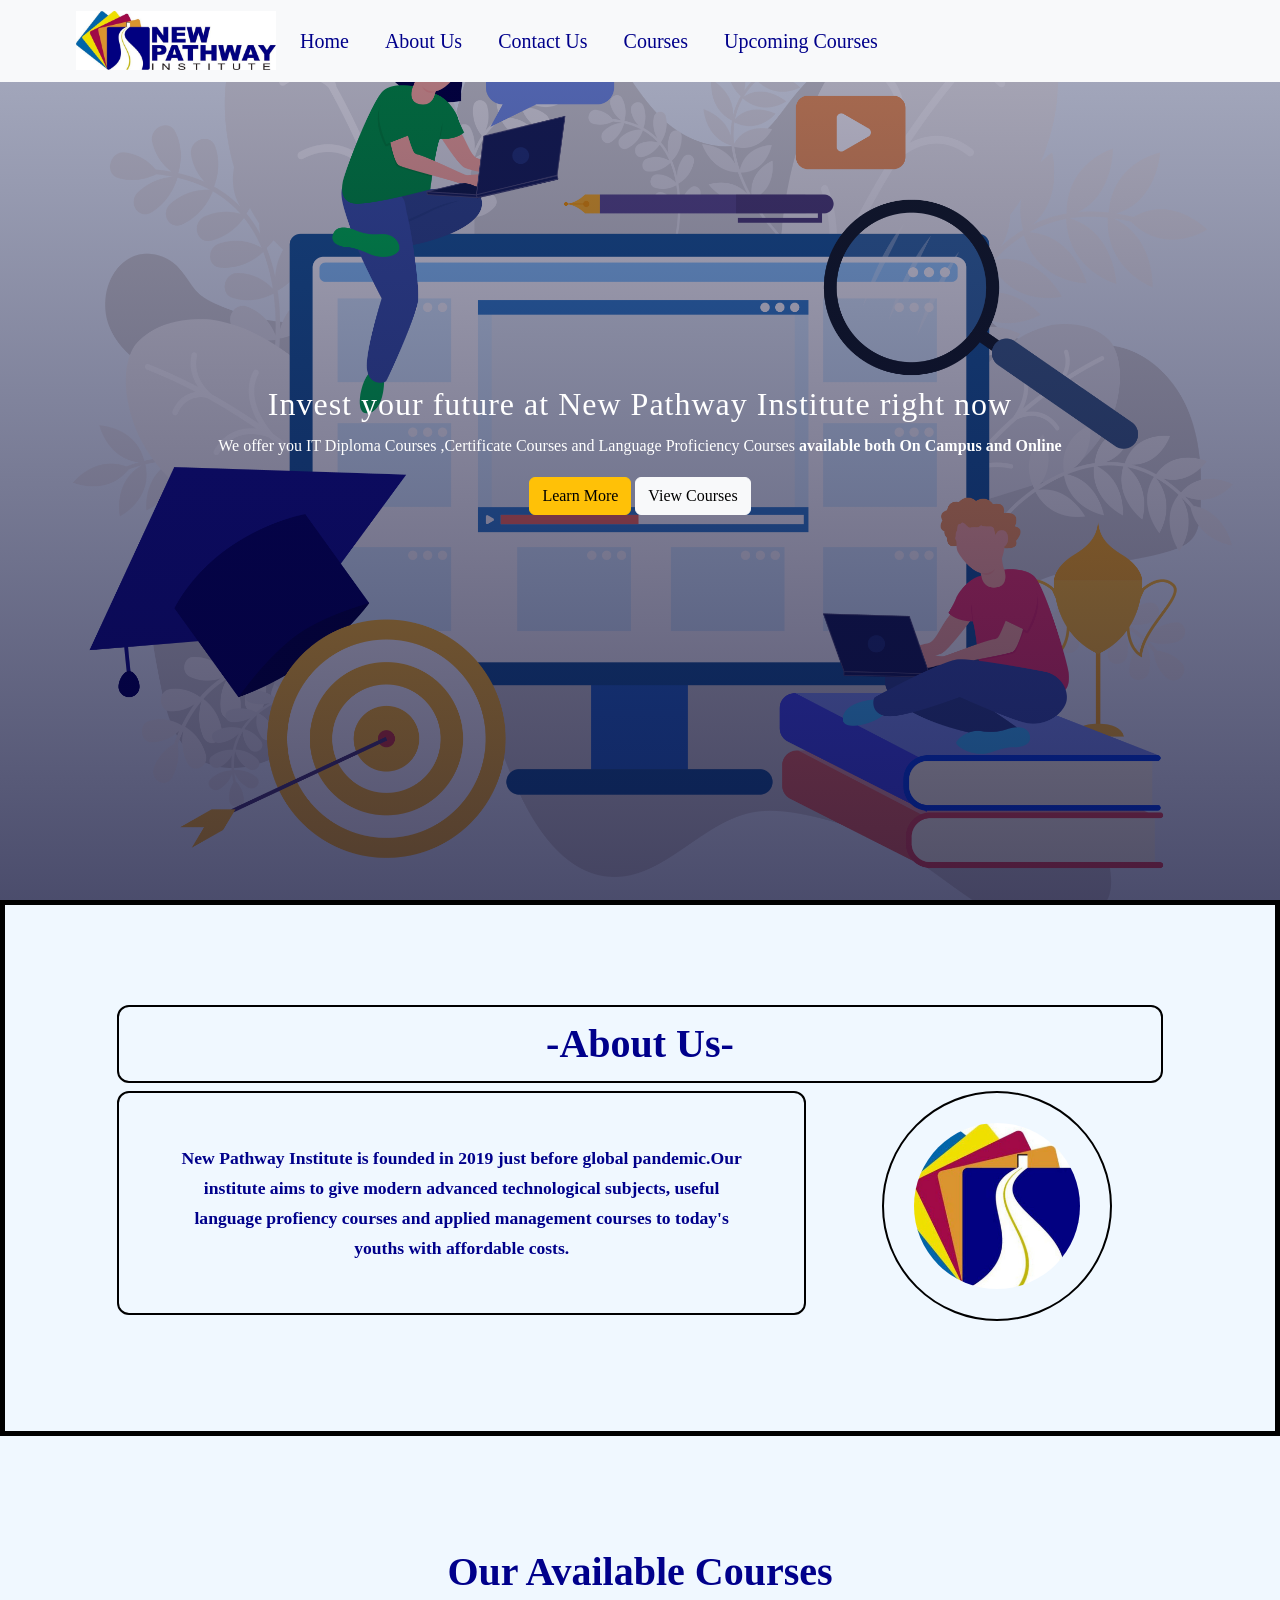
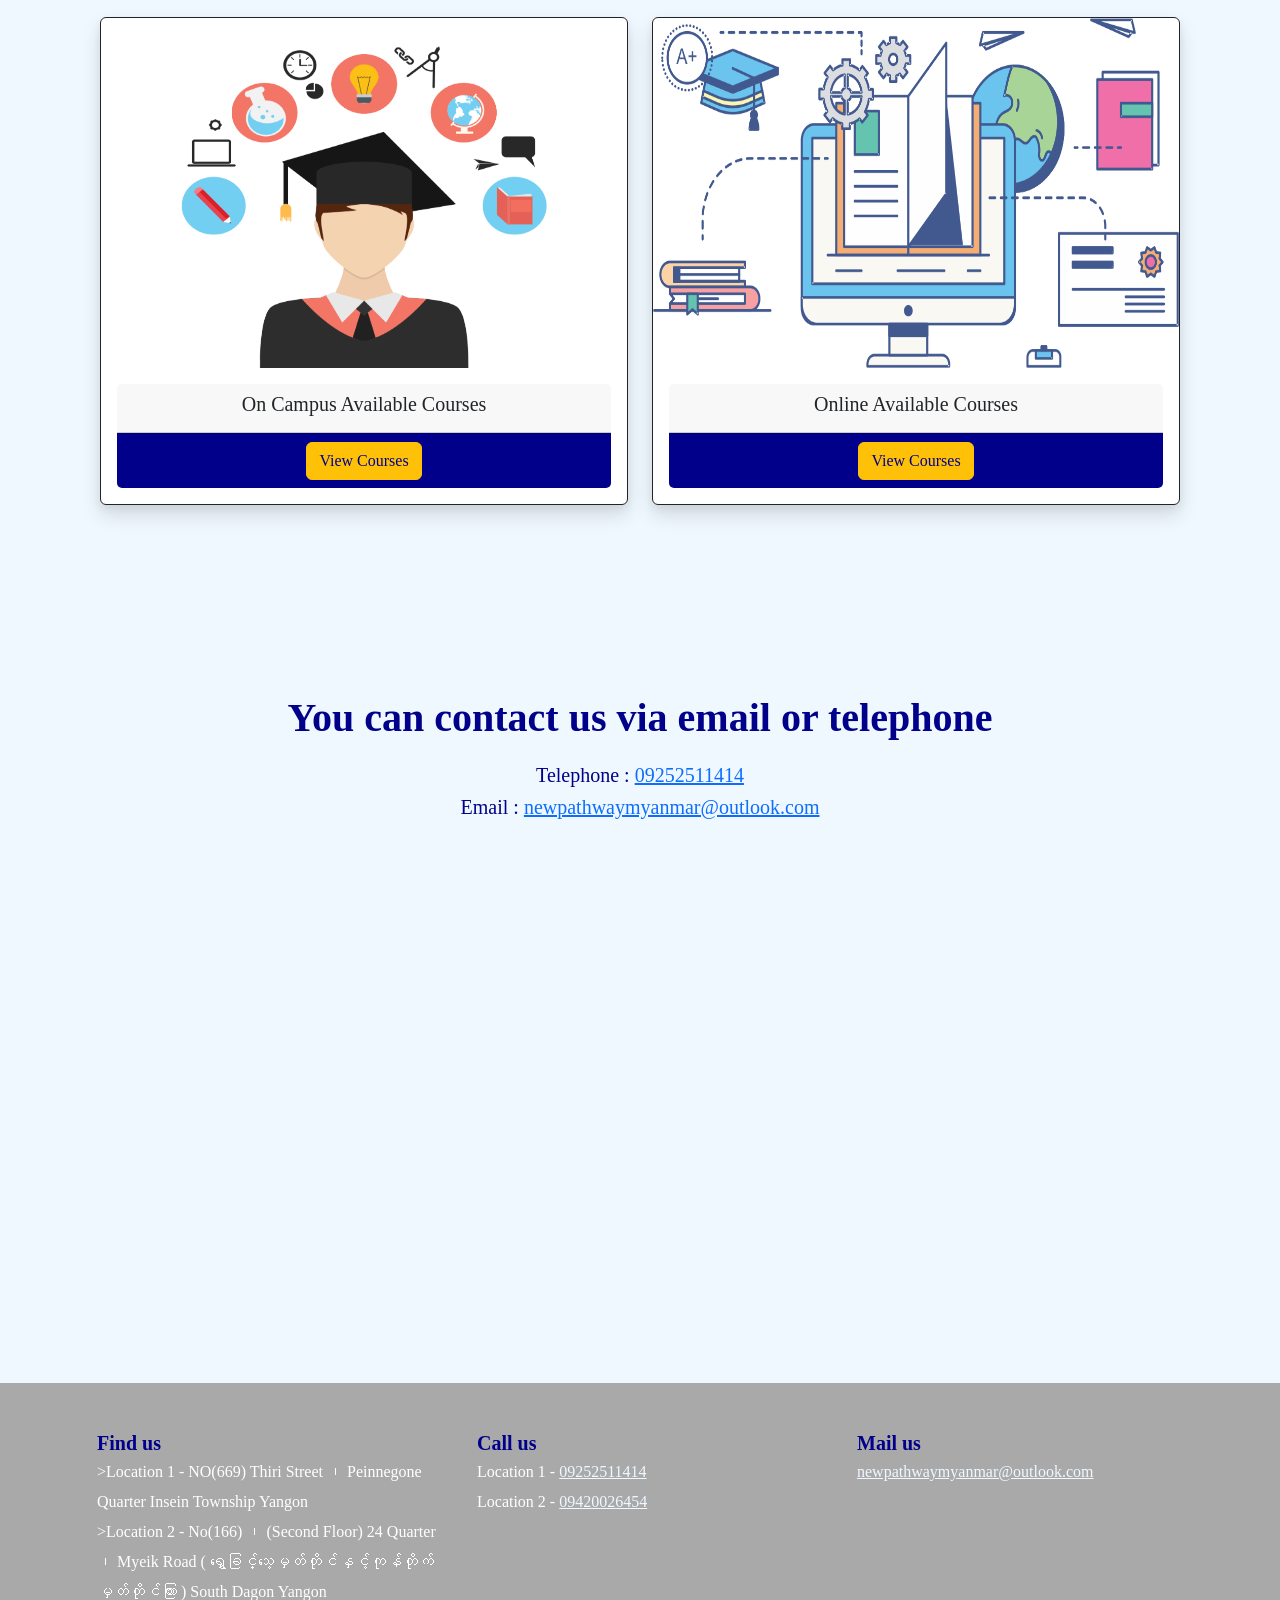
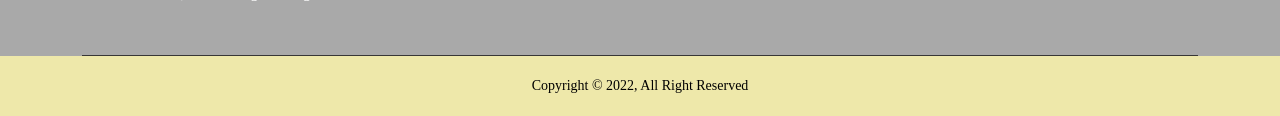
==== index.html @ 0891323f "Add files via upload" ====
<!DOCTYPE html>
<html lang="en">
  <head>
    <meta charset="UTF-8" />
    <meta http-equiv="X-UA-Compatible" content="IE=edge" />
    <meta name="viewport" content="width=device-width, initial-scale=1.0" />
    <title>New Pathway Institute</title>
    <script src="https://ajax.googleapis.com/ajax/libs/jquery/3.2.1/jquery.min.js"></script>
    <script>
      $(document).ready(function () {
        $("#Footer").load("Footer.html");
      });
    </script>
    <link href="https://unpkg.com/aos@2.3.1/dist/aos.css" rel="stylesheet" />

    <script src="https://unpkg.com/aos@2.3.1/dist/aos.js"></script>
    <link
      href="https://cdn.jsdelivr.net/npm/bootstrap@5.2.1/dist/css/bootstrap.min.css"
      rel="stylesheet"
    />
    <script src="https://cdn.jsdelivr.net/npm/bootstrap@5.1.3/dist/js/bootstrap.bundle.min.js"></script>

    <link rel="stylesheet" href="style.css" />
  </head>
  <body>
    <nav
      class="navbar navbar-expand-sm bg-light navbar-light d-flex flex-row justify-content-between align-items-center fixed-top"
    >
      <div class="container-fluid">
        <img
          src="images/logo1.jpg"
          class="navbar-brand logo"
          data-aos="fade-right"
          data-aos-duration="1500"
          width="200px"
        />

        <button
          class="navbar-toggler"
          type="button"
          data-bs-toggle="collapse"
          data-bs-target="#collapsibleNavbar"
        >
          <span class="navbar-toggler-icon"></span>
        </button>
        <div class="collapse navbar-collapse" id="collapsibleNavbar">
          <ul class="navbar-nav">
            <li class="nav-item">
              <a class="nav-link" href="index.html">Home</a>
            </li>
            <li class="nav-item">
              <a class="nav-link" href="#AboutUs">About Us</a>
            </li>
            <li class="nav-item">
              <a class="nav-link" href="#ContactUs">Contact Us</a>
            </li>
            <li class="nav-item">
              <a class="nav-link" href="#Course">Courses</a>
            </li>
            <li class="nav-item">
              <a class="nav-link" href="UpcomingCourses.html"
                >Upcoming Courses</a
              >
            </li>
          </ul>
        </div>
      </div>
    </nav>
    <!-- home -->

    <section id="Home">
      <div class="container" data-aos="zoom-in" data-aos-duration="1000">
        <h2>Invest your future at New Pathway Institute right now</h2>
        <p>
          We offer you IT Diploma Courses ,Certificate Courses and Language
          Proficiency Courses
          <strong>available both On Campus and Online</strong>
        </p>
        <div
          class="d-flex flex-row justify-content-center text-align-center align-items-center"
        >
          <a href="#AboutUs"
            ><button
              type="button"
              class="btn btn-warning btn1"
              data-aos="fade-right"
              data-aos-duration="1000"
            >
              Learn More
            </button></a
          >&nbsp;
          <a href="#Course"
            ><button
              type="button"
              class="btn btn-light"
              data-aos="fade-left"
              data-aos-duration="1000"
            >
              View Courses
            </button></a
          >
        </div>
      </div>
    </section>

    <!-- About Us-->
    <section id="AboutUs">
      <div class="container-fluid">
        <h1 data-aos="fade-down" data-aos-duration="1000">-About Us-</h1>
        <div class="row text-center">
          <div class="col-sm-8">
            <div
              data-aos="fade-zoom-in"
              data-aos-easing="ease-in-back"
              data-aos-delay="500"
              data-aos-offset="0"
            >
              <p>
                New Pathway Institute is founded in 2019 just before global
                pandemic.Our institute aims to give modern advanced
                technological subjects, useful language profiency courses and
                applied management courses to today's youths with affordable
                costs.
              </p>
            </div>
          </div>
          <div class="col-sm-4">
            <img src="images/logo.jpeg" class="img" alt="NPILogo" />
          </div>
        </div>
      </div>
    </section>

    <!-- course -->

    <section class="course course-outside" id="Course">
      <h1 data-aos="fade-down" data-aos-duration="1500">
        Our Available Courses
      </h1>

      <div class="row">
        <div class="col-md-6 mb-4">
          <div class="card w-auto mx-auto border-dark" data-aos="fade-right">
            <img
              src="images/oncampus.png"
              class="card-img-top"
              height="350px"
            />
            <div class="card-body">
              <div class="card-header">
                <h5 class="card-title">On Campus Available Courses</h5>
              </div>

              <div class="card-footer" style="background-color: darkblue">
                <div class="text-center">
                  <button type="button" class="btn btn-warning">
                    <a href="OnCampus.html">View Courses</a>
                  </button>
                </div>
              </div>
            </div>
          </div>
        </div>
        <div class="col-md-6 mb-4">
          <div class="card w-auto mx-auto border-dark" data-aos="fade-left">
            <img
              src="images/online.png"
              class="card-img-top"
              alt=""
              height="350px"
            />
            <div class="card-body">
              <div class="card-header">
                <h5 class="card-title">Online Available Courses</h5>
              </div>

              <div class="card-footer" style="background-color: darkblue">
                <div class="text-center">
                  <button type="button" class="btn btn-warning">
                    <a href="Online.html">View Courses</a>
                  </button>
                </div>
              </div>
            </div>
          </div>
        </div>
      </div>
    </section>

    <!-- contact us-->
    <div class="ContactUs" id="ContactUs">
      <div class="mt-1 p-5">
        <h1 data-aos="fade-down" data-aos-duration="1000">
          You can contact us via email or telephone
        </h1>
        <h5 data-aos="fade-right" data-aos-duration="1000">
          Telephone :
          <a
            href="tel:+959252511414"
            data-aos="fade-right"
            data-aos-duration="1000"
            >09252511414</a
          >
        </h5>
        <h5 data-aos="fade-left" data-aos-duration="1000">
          Email :
          <a
            href="mailto:newpathwaymyanmar@outlook.com?subject = Feedback&body = Message"
            data-aos="fade-left"
            data-aos-duration="1000"
          >
            newpathwaymyanmar@outlook.com
          </a>
        </h5>
      </div>

      <div class="container-fluid pb-5">
        <iframe
          src="https://www.google.com/maps/embed?pb=!1m18!1m12!1m3!1d713.8862336641354!2d96.10476361536294!3d16.881222420102933!2m3!1f0!2f0!3f0!3m2!1i1024!2i768!4f13.1!3m3!1m2!1s0x30c19562b9f16beb%3A0xc561cb3ea829dfc7!2zQSZN!5e0!3m2!1sen!2smm!4v1663341737756!5m2!1sen!2smm"
          width="100%"
          height="450"
          style="border: 0"
          allowfullscreen=""
          loading="lazy"
          referrerpolicy="no-referrer-when-downgrade"
        ></iframe>
      </div>

      <div id="Footer"></div>
    </div>

    <script>
      AOS.init();
    </script>
  </body>
</html>
---- style.css ----
@import url('https://fonts.googleapis.com/css2?family=Poppins:wght@100;200;300;400;500;600;700;800;900&display=swap');
html, body {
  max-width: 100%;
  overflow-x: hidden;
}

body{

    background-color:aliceblue;
    font: 1em Georgia;
    line-height: 30px;

}

.navbar{ 
    padding: 0.5vw 5vw;
    display: flex;
    flex-direction: row;
    justify-content:space-between;

}

.nav-item a:hover{
    color:gold;
}

.logo{
    cursor: pointer;
}

.nav-item{
    padding-right:20px;
}

.nav-item a{
 
    color:darkblue;
    font-size: 20px;
    font-weight: 500;
    transition: 0.5s ease;
    
}

section button a{
    color:darkblue;
    text-decoration: none;
}

#Home{
    background-image:linear-gradient(rgba(9,5,54,0.3),rgba(5,4,46,0.7)), url("images/bgimg.png");
    width: 100%;
    height:100vh;
    background-position: center;
    background-size: cover;
    display: flex;
    flex-direction: column;
    justify-content: center;
    align-items: center;
    text-align: center;
    padding:100px;
    
}


#AboutUs {
  padding: 100px;
  width:100%;
  text-align: center;

  border: solid black 5px;
}

.course{
  padding: 1vw 0vw 0vw 1vw;
}

.course-outside,.outside{
  padding :100px;
}



#Home h2{
    color:white;
    font-size: 2rem;
    letter-spacing: 1px;
    text-align: center
}

#Home p{
    
    color:white;
    size: 20px;
    font-size: 1rem;
    
    
}




#AboutUs p{
    
  color:darkblue;
  font-size: 1.1rem;
  line-height: 30px;
  width: 100%;
  padding: 50px;
  text-align: center;
  font-weight: bold;
  border: black solid 2px;
  border-radius: 12px;

}

#AboutUs h1{
  border:black 2px solid;
  border-radius: 12px;
}

#AboutUs .img{
  border: black solid 2px;
  width: 230px;
  padding: 30px;
  border-radius: 50%;
}

h1{
    font-weight: 600;
    color: darkblue;
    text-align: center;
    padding:1vw 1vw;
    transition: 0.6s;
    user-select: none;
}


h1{
  align-content: center;
}

h6 , h5{
    color:darkblue;
    text-align: center;
}


.course .card , .course-outside .card {
    
    background: #fff;
    box-shadow: 0 6px 10px rgba(0,0,0,.08), 0 0 6px rgba(0,0,0,.05);
    transition: .3s transform cubic-bezier(.155,1.105,.295,1.12),.3s box-shadow,.3s -webkit-transform cubic-bezier(.155,1.105,.295,1.12);
    cursor: pointer;
}

.course .card , .course-outside .card:hover{
  transform: scale(1.05);
  box-shadow: 0 10px 20px rgba(0,0,0,.12), 0 4px 8px rgba(0,0,0,.06);
}



.footer-section {
    background-color: darkgray;
    position: relative;
    
  }
  .footer-cta {
    border-bottom: 1px solid #373636;
  }

  .cta-text {
    padding-left: 15px;
    display: inline-block;
  }
  .cta-text h4 {
    color:darkblue;
    font-size: 20px;
    font-weight: 600;
    margin-bottom: 2px;
  }
  .cta-text span {
    color:White;
    font-size: 16px;
  }
  .copyright-area{
    background:palegoldenrod;
    padding: 15px 0;
  }
  .copyright-text p {
    margin: 0;
    font-size: 14px;
    color:black;
  }
  .copyright-text p a{
    color:darkblue;
    font-weight: 600;
  }
.mail,.phone{
   
    color:aliceblue;
  }

#ContactUs{
  background-color:aliceblue;
  
}

@media (max-width: 800px){
    nav{
        padding: 15px 20px;
    }

   
    
    .course .card{
      
      height: 350px;
      width: auto;
      

  }
  #AboutUs .img{
    display: none;
  }

  #AboutUs p{
    
    font-size: 0.7rem;
    line-height: 20px;
    
 
    padding: 10px;
    
  }

  #home{
    width:100px
  }

  #home p{
    padding : 50px;
  }

 

 
}
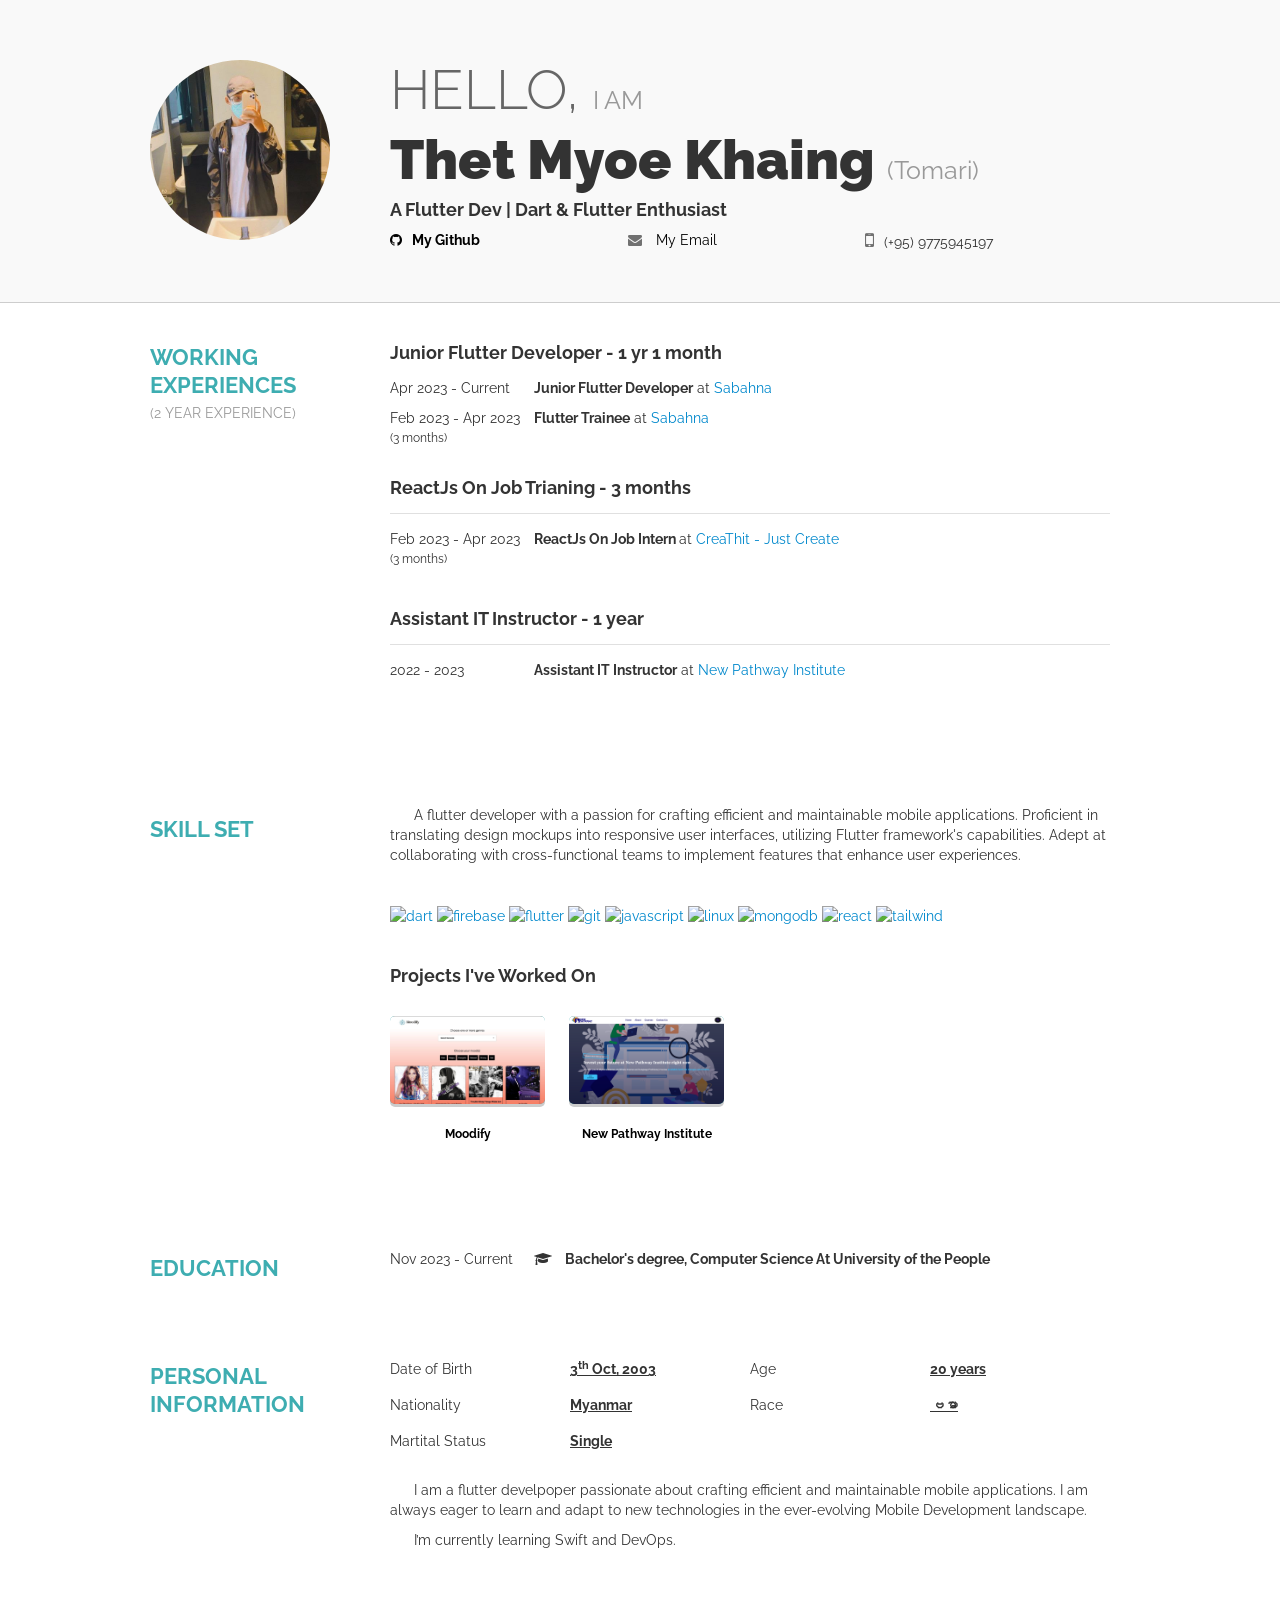
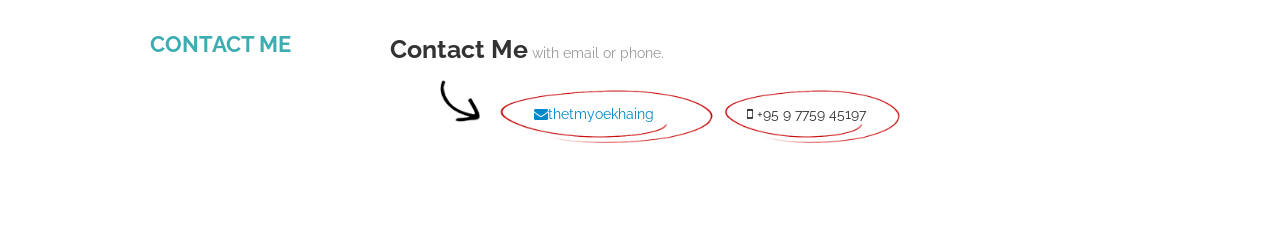
==== commit bdee704f: "first commit" ====
--- a/index.html
+++ b/index.html
@@ -1,236 +1,503 @@
-<!DOCTYPE html>
-<html lang="en">
-  <head>
-    <meta charset="UTF-8" />
-    <meta http-equiv="X-UA-Compatible" content="IE=edge" />
-    <meta name="viewport" content="width=device-width, initial-scale=1.0" />
-    <title>New Pathway Institute</title>
-    <script src="https://ajax.googleapis.com/ajax/libs/jquery/3.2.1/jquery.min.js"></script>
-    <script>
-      $(document).ready(function () {
-        $("#Footer").load("Footer.html");
-      });
-    </script>
-    <link href="https://unpkg.com/aos@2.3.1/dist/aos.css" rel="stylesheet" />
-
-    <script src="https://unpkg.com/aos@2.3.1/dist/aos.js"></script>
-    <link
-      href="https://cdn.jsdelivr.net/npm/bootstrap@5.2.1/dist/css/bootstrap.min.css"
-      rel="stylesheet"
-    />
-    <script src="https://cdn.jsdelivr.net/npm/bootstrap@5.1.3/dist/js/bootstrap.bundle.min.js"></script>
-
-    <link rel="stylesheet" href="style.css" />
-  </head>
-  <body>
-    <nav
-      class="navbar navbar-expand-sm bg-light navbar-light d-flex flex-row justify-content-between align-items-center fixed-top"
-    >
-      <div class="container-fluid">
-        <img
-          src="images/logo1.jpg"
-          class="navbar-brand logo"
-          data-aos="fade-right"
-          data-aos-duration="1500"
-          width="200px"
-        />
-
-        <button
-          class="navbar-toggler"
-          type="button"
-          data-bs-toggle="collapse"
-          data-bs-target="#collapsibleNavbar"
-        >
-          <span class="navbar-toggler-icon"></span>
-        </button>
-        <div class="collapse navbar-collapse" id="collapsibleNavbar">
-          <ul class="navbar-nav">
-            <li class="nav-item">
-              <a class="nav-link" href="index.html">Home</a>
-            </li>
-            <li class="nav-item">
-              <a class="nav-link" href="#AboutUs">About Us</a>
-            </li>
-            <li class="nav-item">
-              <a class="nav-link" href="#ContactUs">Contact Us</a>
-            </li>
-            <li class="nav-item">
-              <a class="nav-link" href="#Course">Courses</a>
-            </li>
-            <li class="nav-item">
-              <a class="nav-link" href="UpcomingCourses.html"
-                >Upcoming Courses</a
-              >
-            </li>
-          </ul>
-        </div>
-      </div>
-    </nav>
-    <!-- home -->
-
-    <section id="Home">
-      <div class="container" data-aos="zoom-in" data-aos-duration="1000">
-        <h2>Invest your future at New Pathway Institute right now</h2>
-        <p>
-          We offer you IT Diploma Courses ,Certificate Courses and Language
-          Proficiency Courses
-          <strong>available both On Campus and Online</strong>
-        </p>
-        <div
-          class="d-flex flex-row justify-content-center text-align-center align-items-center"
-        >
-          <a href="#AboutUs"
-            ><button
-              type="button"
-              class="btn btn-warning btn1"
-              data-aos="fade-right"
-              data-aos-duration="1000"
-            >
-              Learn More
-            </button></a
-          >&nbsp;
-          <a href="#Course"
-            ><button
-              type="button"
-              class="btn btn-light"
-              data-aos="fade-left"
-              data-aos-duration="1000"
-            >
-              View Courses
-            </button></a
-          >
-        </div>
-      </div>
-    </section>
-
-    <!-- About Us-->
-    <section id="AboutUs">
-      <div class="container-fluid">
-        <h1 data-aos="fade-down" data-aos-duration="1000">-About Us-</h1>
-        <div class="row text-center">
-          <div class="col-sm-8">
-            <div
-              data-aos="fade-zoom-in"
-              data-aos-easing="ease-in-back"
-              data-aos-delay="500"
-              data-aos-offset="0"
-            >
-              <p>
-                New Pathway Institute is founded in 2019 just before global
-                pandemic.Our institute aims to give modern advanced
-                technological subjects, useful language profiency courses and
-                applied management courses to today's youths with affordable
-                costs.
-              </p>
-            </div>
-          </div>
-          <div class="col-sm-4">
-            <img src="images/logo.jpeg" class="img" alt="NPILogo" />
-          </div>
-        </div>
-      </div>
-    </section>
-
-    <!-- course -->
-
-    <section class="course course-outside" id="Course">
-      <h1 data-aos="fade-down" data-aos-duration="1500">
-        Our Available Courses
-      </h1>
-
-      <div class="row">
-        <div class="col-md-6 mb-4">
-          <div class="card w-auto mx-auto border-dark" data-aos="fade-right">
-            <img
-              src="images/oncampus.png"
-              class="card-img-top"
-              height="350px"
-            />
-            <div class="card-body">
-              <div class="card-header">
-                <h5 class="card-title">On Campus Available Courses</h5>
-              </div>
-
-              <div class="card-footer" style="background-color: darkblue">
-                <div class="text-center">
-                  <button type="button" class="btn btn-warning">
-                    <a href="OnCampus.html">View Courses</a>
-                  </button>
-                </div>
-              </div>
-            </div>
-          </div>
-        </div>
-        <div class="col-md-6 mb-4">
-          <div class="card w-auto mx-auto border-dark" data-aos="fade-left">
-            <img
-              src="images/online.png"
-              class="card-img-top"
-              alt=""
-              height="350px"
-            />
-            <div class="card-body">
-              <div class="card-header">
-                <h5 class="card-title">Online Available Courses</h5>
-              </div>
-
-              <div class="card-footer" style="background-color: darkblue">
-                <div class="text-center">
-                  <button type="button" class="btn btn-warning">
-                    <a href="Online.html">View Courses</a>
-                  </button>
-                </div>
-              </div>
-            </div>
-          </div>
-        </div>
-      </div>
-    </section>
-
-    <!-- contact us-->
-    <div class="ContactUs" id="ContactUs">
-      <div class="mt-1 p-5">
-        <h1 data-aos="fade-down" data-aos-duration="1000">
-          You can contact us via email or telephone
-        </h1>
-        <h5 data-aos="fade-right" data-aos-duration="1000">
-          Telephone :
-          <a
-            href="tel:+959252511414"
-            data-aos="fade-right"
-            data-aos-duration="1000"
-            >09252511414</a
-          >
-        </h5>
-        <h5 data-aos="fade-left" data-aos-duration="1000">
-          Email :
-          <a
-            href="mailto:newpathwaymyanmar@outlook.com?subject = Feedback&body = Message"
-            data-aos="fade-left"
-            data-aos-duration="1000"
-          >
-            newpathwaymyanmar@outlook.com
-          </a>
-        </h5>
-      </div>
-
-      <div class="container-fluid pb-5">
-        <iframe
-          src="https://www.google.com/maps/embed?pb=!1m18!1m12!1m3!1d713.8862336641354!2d96.10476361536294!3d16.881222420102933!2m3!1f0!2f0!3f0!3m2!1i1024!2i768!4f13.1!3m3!1m2!1s0x30c19562b9f16beb%3A0xc561cb3ea829dfc7!2zQSZN!5e0!3m2!1sen!2smm!4v1663341737756!5m2!1sen!2smm"
-          width="100%"
-          height="450"
-          style="border: 0"
-          allowfullscreen=""
-          loading="lazy"
-          referrerpolicy="no-referrer-when-downgrade"
-        ></iframe>
-      </div>
-
-      <div id="Footer"></div>
-    </div>
-
-    <script>
-      AOS.init();
-    </script>
-  </body>
-</html>
+<!DOCTYPE html PUBLIC "-//W3C//DTD XHTML 1.0 Transitional//EN" "http://www.w3.org/TR/xhtml1/DTD/xhtml1-transitional.dtd">
+<html xmlns="http://www.w3.org/1999/xhtml">
+    <head>
+        <meta http-equiv="Content-Type" content="text/html; charset=UTF-8" />
+        <link rel="icon" href="img/aboutme.png" />
+        <link rel="apple-touch-icon" href="img/aboutme.png" />
+        <link rel="manifest" href="manifest.json" />
+
+        <title>Thet Myoe Khaing (Tomari) - Resume (Flutter Developer)</title>
+        <meta
+            name="keywords"
+            content="Resume, Flutter Developer, Mobile Developer, Mobile Engineer, Thet Myoe Khaing, Tomari, IT Professional"
+        />
+        <meta
+            name="description"
+            content="Hello, I'm Thet Myoe Khaing (Tomari). This is my latest resume, showcasing my experience and skills as a Flutter Developer. Feel free to contact me. Thank you for visiting :)."
+        />
+
+        <link rel="stylesheet" href="css/resume.css?v=1.0.0" />
+        <link rel="stylesheet" href="css/animate.css" />
+        <link rel="stylesheet" href="css/bootstrap.css" />
+        <link rel="stylesheet" href="css/font-awesome.css" />
+        <link
+            href="http://fonts.googleapis.com/css?family=Raleway:400,300,700,900,600"
+            rel="stylesheet"
+            type="text/css"
+        />
+    </head>
+
+    <body>
+        <div class="header">
+            <div class="container">
+                <div class="row">
+                    <div class="col-md-12">
+                        <div class="leftcontent-wrapper">
+                            <img
+                                style="border-radius: 50%"
+                                src="img/aboutme.png"
+                            />
+                        </div>
+                        <div class="rightcontent-wrapper">
+                            <!-- <div class="experience-bubble">
+                                <img src="img/experience-bubble.png" />
+                            </div> -->
+                            <h1 class="hello">Hello, <small>I am</small></h1>
+                            <h1 class="name">
+                                Thet Myoe Khaing <small>(Tomari)</small>
+                            </h1>
+                            <h4>A Flutter Dev | Dart & Flutter Enthusiast</h4>
+                            <div class="contact-wrapper">
+                                <div class="content">
+                                    <a
+                                        href="https://www.github.com/tomari99"
+                                        target="_blank"
+                                    >
+                                        <i class="fa fa-github"></i
+                                        ><strong>My Github </strong></a
+                                    >
+                                </div>
+                                <div class="content">
+                                    <a
+                                        href="mailto:thetmyoekhaing.npi@gmail.com"
+                                    >
+                                        <i class="fa fa-envelope"></i>
+                                        My Email
+                                    </a>
+                                </div>
+                                <div class="content">
+                                    <i class="fa fa-mobile"></i>(+95) 9775945197
+                                </div>
+                                <div class="clearfix"></div>
+                            </div>
+                        </div>
+                        <div class="clearfix"></div>
+                    </div>
+                </div>
+            </div>
+        </div>
+
+        <div class="container">
+            <div class="row">
+                <div class="col-md-12">
+                    <!-- Working Experience //-->
+                    <div class="content-section fadeInLeft">
+                        <div class="leftcontent-wrapper">
+                            <h4 class="content-title">
+                                Working <br />Experiences <br /><small
+                                    >(2 Year Experience)</small
+                                >
+                            </h4>
+                        </div>
+
+                        <div class="rightcontent-wrapper">
+                            <div class="devops-experiences">
+                                <h4>
+                                    <b>Junior Flutter Developer </b> - 1 yr 1
+                                    month
+                                </h4>
+                                <ul class="two-columns-list">
+                                    <li>
+                                        <div class="years">
+                                            Apr 2023 - Current
+                                        </div>
+                                        <div class="company-name">
+                                            <strong
+                                                >Junior Flutter
+                                                Developer</strong
+                                            >
+                                            at
+                                            <a
+                                                href="https://github.com/Sabahna/"
+                                                >Sabahna</a
+                                            >
+                                        </div>
+                                        <div class="clearfix"></div>
+                                    </li>
+                                    <li>
+                                        <div class="years">
+                                            Feb 2023 - Apr 2023<br /><small
+                                                >(3 months)</small
+                                            >
+                                        </div>
+                                        <div class="company-name">
+                                            <strong>Flutter Trainee</strong>
+                                            at
+                                            <a
+                                                href="https://github.com/Sabahna/"
+                                                >Sabahna</a
+                                            >
+                                        </div>
+                                        <div class="clearfix"></div>
+                                    </li>
+                                </ul>
+                            </div>
+                            <div class="it-experiences">
+                                <h4>
+                                    <b>ReactJs On Job Trianing</b> - 3 months
+                                </h4>
+                                <ul class="two-columns-list">
+                                    <li>
+                                        <div class="years">
+                                            Feb 2023 - Apr 2023<br /><small
+                                                >(3 months)</small
+                                            >
+                                        </div>
+                                        <div class="company-name">
+                                            <strong
+                                                >ReactJs On Job Intern
+                                            </strong>
+                                            at
+                                            <a href="https://creathit.com/"
+                                                >CreaThit - Just Create</a
+                                            >
+                                        </div>
+                                        <div class="clearfix"></div>
+                                    </li>
+                                </ul>
+                            </div>
+                            <div class="it-experiences">
+                                <h4><b>Assistant IT Instructor</b> - 1 year</h4>
+                                <ul class="two-columns-list">
+                                    <li>
+                                        <div class="years">2022 - 2023</div>
+                                        <div class="company-name">
+                                            <strong
+                                                >Assistant IT Instructor</strong
+                                            >
+                                            at
+                                            <a
+                                                href="https://newpathwayinstitute.netlify.app/"
+                                                >New Pathway Institute</a
+                                            >
+                                        </div>
+
+                                        <div class="clearfix"></div>
+                                    </li>
+                                </ul>
+                            </div>
+                        </div>
+                        <div class="clearfix"></div>
+                    </div>
+
+                    <!-- Skill set //-->
+                    <div class="content-section page-break">
+                        <div class="leftcontent-wrapper">
+                            <h4 class="content-title">Skill set</h4>
+                        </div>
+
+                        <div class="rightcontent-wrapper">
+                            <p>
+                                &nbsp; &nbsp; &nbsp; A flutter developer with a
+                                passion for crafting efficient and maintainable
+                                mobile applications. Proficient in translating
+                                design mockups into responsive user interfaces,
+                                utilizing Flutter framework's capabilities.
+                                Adept at collaborating with cross-functional
+                                teams to implement features that enhance user
+                                experiences.
+                            </p>
+                            <ul class="skill-metrics">
+                                <p>
+                                    <a
+                                        href="https://dart.dev"
+                                        target="_blank"
+                                        rel="noreferrer"
+                                    >
+                                        <img
+                                            src="https://www.vectorlogo.zone/logos/dartlang/dartlang-icon.svg"
+                                            alt="dart"
+                                            width="40"
+                                            height="40"
+                                        />
+                                    </a>
+                                    <a
+                                        href="https://firebase.google.com/"
+                                        target="_blank"
+                                        rel="noreferrer"
+                                    >
+                                        <img
+                                            src="https://www.vectorlogo.zone/logos/firebase/firebase-icon.svg"
+                                            alt="firebase"
+                                            width="40"
+                                            height="40"
+                                        />
+                                    </a>
+                                    <a
+                                        href="https://flutter.dev"
+                                        target="_blank"
+                                        rel="noreferrer"
+                                    >
+                                        <img
+                                            src="https://www.vectorlogo.zone/logos/flutterio/flutterio-icon.svg"
+                                            alt="flutter"
+                                            width="40"
+                                            height="40"
+                                        />
+                                    </a>
+                                    <a
+                                        href="https://git-scm.com/"
+                                        target="_blank"
+                                        rel="noreferrer"
+                                    >
+                                        <img
+                                            src="https://www.vectorlogo.zone/logos/git-scm/git-scm-icon.svg"
+                                            alt="git"
+                                            width="40"
+                                            height="40"
+                                        />
+                                    </a>
+                                    <a
+                                        href="https://developer.mozilla.org/en-US/docs/Web/JavaScript"
+                                        target="_blank"
+                                        rel="noreferrer"
+                                    >
+                                        <img
+                                            src="https://raw.githubusercontent.com/devicons/devicon/master/icons/javascript/javascript-original.svg"
+                                            alt="javascript"
+                                            width="40"
+                                            height="40"
+                                        />
+                                    </a>
+                                    <a
+                                        href="https://www.linux.org/"
+                                        target="_blank"
+                                        rel="noreferrer"
+                                    >
+                                        <img
+                                            src="https://raw.githubusercontent.com/devicons/devicon/master/icons/linux/linux-original.svg"
+                                            alt="linux"
+                                            width="40"
+                                            height="40"
+                                        />
+                                    </a>
+                                    <a
+                                        href="https://www.mongodb.com/"
+                                        target="_blank"
+                                        rel="noreferrer"
+                                    >
+                                        <img
+                                            src="https://raw.githubusercontent.com/devicons/devicon/master/icons/mongodb/mongodb-original-wordmark.svg"
+                                            alt="mongodb"
+                                            width="40"
+                                            height="40"
+                                        />
+                                    </a>
+                                    <a
+                                        href="https://reactjs.org/"
+                                        target="_blank"
+                                        rel="noreferrer"
+                                    >
+                                        <img
+                                            src="https://raw.githubusercontent.com/devicons/devicon/master/icons/react/react-original-wordmark.svg"
+                                            alt="react"
+                                            width="40"
+                                            height="40"
+                                        />
+                                    </a>
+                                    <a
+                                        href="https://tailwindcss.com/"
+                                        target="_blank"
+                                        rel="noreferrer"
+                                    >
+                                        <img
+                                            src="https://www.vectorlogo.zone/logos/tailwindcss/tailwindcss-icon.svg"
+                                            alt="tailwind"
+                                            width="40"
+                                            height="40"
+                                        />
+                                    </a>
+                                </p>
+                            </ul>
+                            <br />
+                            <h4>Projects I've Worked On</h4>
+                            <ul class="experience-list">
+                                <li>
+                                    <a
+                                        href="https://exampleproject1.com"
+                                        target="_blank"
+                                        class="img-wrapper"
+                                    >
+                                        <img src="img/moodify.jpg" />
+                                    </a>
+                                    <a
+                                        href="https://moodify-iota.vercel.app/"
+                                        target="_blank"
+                                        >Moodify</a
+                                    >
+                                </li>
+                                <li>
+                                    <a
+                                        href="https://newpathwayinstitute.netlify.app/"
+                                        target="_blank"
+                                        class="img-wrapper"
+                                    >
+                                        <img src="img/npi.png" />
+                                    </a>
+                                    <a
+                                        href="https://newpathwayinstitute.netlify.app/"
+                                        target="_blank"
+                                        >New Pathway Institute</a
+                                    >
+                                </li>
+                            </ul>
+                        </div>
+                        <div class="clearfix"></div>
+                    </div>
+
+                    <!-- Education //-->
+                    <div class="content-section page-break">
+                        <div class="leftcontent-wrapper">
+                            <h4 class="content-title">Education</h4>
+                        </div>
+
+                        <div class="rightcontent-wrapper">
+                            <ul class="two-columns-list education">
+                                <li>
+                                    <div class="years">Nov 2023 - Current</div>
+                                    <div class="company-name">
+                                        <strong
+                                            ><i
+                                                class="fa fa-graduation-cap"
+                                            ></i>
+                                            Bachelor's degree, Computer Science
+                                            At University of the People</strong
+                                        >
+                                    </div>
+                                    <div class="clearfix"></div>
+                                </li>
+                            </ul>
+                        </div>
+                        <div class="clearfix"></div>
+                    </div>
+
+                    <!-- Languages //-->
+                    <!-- <div class="content-section">
+                        <div class="leftcontent-wrapper">
+                            <h4 class="content-title">Languages</h4>
+                        </div>
+
+                        <div class="rightcontent-wrapper">
+                            <ul class="two-columns-list language-list">
+                                <li>
+                                    <div class="pull-left language">
+                                        English
+                                    </div>
+                                    <div class="pull-left language">
+                                        <small>Read/Write</small> -
+                                        <strong>Fluent</strong>
+                                    </div>
+                                    <div class="pull-left language">
+                                        <small>Speaking</small> -
+                                        <strong>Intermediate</strong>
+                                    </div>
+                                    <div class="clearfix"></div>
+                                </li>
+                            </ul>
+                        </div>
+                        <div class="clearfix"></div>
+                    </div> -->
+
+                    <!-- Personal Information //-->
+                    <div class="content-section">
+                        <div class="leftcontent-wrapper">
+                            <h4 class="content-title">
+                                Personal <br />
+                                Information
+                            </h4>
+                        </div>
+
+                        <div class="rightcontent-wrapper">
+                            <ul class="two-columns-list personal-info-list">
+                                <li>
+                                    <div>Date of Birth</div>
+                                    <div>
+                                        <strong
+                                            ><u
+                                                >3<sup>th</sup> Oct, 2003</u
+                                            ></strong
+                                        >
+                                    </div>
+                                    <div>Age</div>
+                                    <div>
+                                        <strong><u>20 years</u></strong>
+                                    </div>
+                                    <div class="clearfix"></div>
+                                </li>
+                                <li>
+                                    <div>Nationality</div>
+                                    <div>
+                                        <strong><u>Myanmar</u></strong>
+                                    </div>
+                                    <div>Race</div>
+                                    <div>
+                                        <strong><u>ဗမာ</u></strong>
+                                    </div>
+                                    <div class="clearfix"></div>
+                                </li>
+                                <li>
+                                    <div>Martital Status</div>
+                                    <div>
+                                        <strong><u>Single</u></strong>
+                                    </div>
+                                    <div class="clearfix"></div>
+                                </li>
+                            </ul>
+                            <br />
+                            <p>
+                                &nbsp; &nbsp; &nbsp; I am a flutter develpoper
+                                passionate about crafting efficient and
+                                maintainable mobile applications. I am always
+                                eager to learn and adapt to new technologies in
+                                the ever-evolving Mobile Development landscape.
+                            </p>
+                            <p>
+                                &nbsp; &nbsp; &nbsp; I’m currently learning
+                                Swift and DevOps.
+                            </p>
+                        </div>
+                        <div class="clearfix"></div>
+                    </div>
+
+                    <!-- Contact Information //-->
+                    <div class="content-section">
+                        <div class="leftcontent-wrapper">
+                            <h4 class="content-title">Contact Me</h4>
+                        </div>
+
+                        <div class="rightcontent-wrapper">
+                            <h3>
+                                Contact Me<small> with email or phone.</small>
+                            </h3>
+                            <img
+                                src="img/resume-arrow.png"
+                                class="resume-arrow"
+                            />
+                            <img
+                                src="img/hand-drawing-circle.png"
+                                class="contact-circle"
+                            />
+                            <div class="salary-contact-wrapper">
+                                <div class="email">
+                                    &nbsp;<a
+                                        href="mailto:thetmyoekhaing.npi@gmail.com"
+                                        ><i class="fa fa-envelope"></i
+                                        >thetmyoekhaing</a
+                                    >
+                                </div>
+                                <div class="phone">
+                                    &nbsp; &nbsp; &nbsp; &nbsp;<i
+                                        class="fa fa-mobile"
+                                    ></i>
+                                    +95 9 7759 45197
+                                </div>
+                            </div>
+                        </div>
+                    </div>
+                </div>
+            </div>
+        </div>
+        <br /><br /><br /><br />
+        <br /><br /><br /><br />
+    </body>
+</html>
--- a/css/resume.css
+++ b/css/resume.css
@@ -0,0 +1,239 @@
+@charset "UTF-8";
+/* CSS Document */
+*{
+	font-family	: 'Raleway',FontAwesome, sans-serif;
+	}
+.clearfix{
+	clear		: both;
+	float		: none !important;
+	}
+.header{
+	background	: #f9f9f9;
+	padding		: 50px 0px;
+	border-bottom: solid 1px #cdcdcd;
+	}
+.leftcontent-wrapper{
+	position	:relative;
+	width		: 25%;
+	float		: left;
+	}
+.leftcontent-wrapper img{
+	margin		: 10px 0;
+	width		: 180px;
+	}
+.rightcontent-wrapper{
+	position	: relative;
+	width		: 75%;
+	float		: left;
+	}
+.rightcontent-wrapper .hello{
+	color		: #666666;
+	font-size	: 55px;
+	line-height	: 60px;
+	font-weight	: 300;
+	text-transform:uppercase;
+	}
+.rightcontent-wrapper .hello small{
+	font-size	: 25px;
+	}
+.rightcontent-wrapper .name{
+	font-weight	: 900;
+	font-size	: 55px;
+	line-height	: 60px;
+	}
+.rightcontent-wrapper h2{
+	font-size	: 25px;
+	font-weight	: 300;
+	text-transform:uppercase;
+	padding-left: 1.7em;
+	}
+.experience-bubble{
+	width		: 160px;
+	position	: absolute;
+	right		: 165px;
+	top			: -25px;
+	}
+.contact-wrapper{
+	display		: block;
+	}
+.contact-wrapper .content{
+	width		: 33%;
+	float		: left;
+	}
+.contact-wrapper .content .fa{
+	margin-right: 10px;
+	}
+.contact-wrapper .content .fa-mobile,
+.contact-wrapper .content .fa-envelope{
+	color		: #717171 !important;
+	}
+.contact-wrapper .content .fa-mobile,
+.contact-wrapper .content .fa-laptop{
+	font-size	: 20px;
+	
+	}
+.contact-wrapper .content a{
+	color		: #000000
+	}
+.contact-wrapper .content .fa-laptop{
+	color		: #3eadb1;
+	}
+.content-title{
+	color		: #3eadb1;
+	font-weight	: bold;
+	font-size	: 22px;
+	line-height	: 28px;
+	text-transform:uppercase;
+	}
+.content-title small{
+	line-height	: 28px;
+	}
+.content-section{
+	margin		: 30px 0 60px 0;
+	}
+.database-experiences h4,
+.it-experiences h4{
+	padding		: 15px 0px;
+	border-bottom: solid 1px #e0e0e0;	
+	}
+.database-experiences,
+.it-experiences{
+	
+	margin		: 0 0 20px 0px;
+	}
+.two-columns-list{
+	padding		: 0;
+	margin		: 0;
+	}
+.two-columns-list li{
+	list-style	: none;
+	padding		: 5px 0px;
+	}
+.two-columns-list li .years{
+	width		: 20%;
+	}
+.two-columns-list li .years,
+.two-columns-list li .company-name{
+	float		: left;
+	}
+.skill-metrics{
+	padding		: 0;
+	margin		: 40px 0 0 0;
+	}
+.skill-metrics li{
+	list-style	: none;
+	}
+.skill-metrics li label{
+	}
+.skill-metrics li .progress{
+	height		: 10px;
+	}
+.skill-metrics li .background-gray{
+	}
+.skill-metrics li .current-value{
+	}
+.skill-metrics .progress-info .bar{
+	background		: #369497 !important;
+	}
+	
+.language-list li .language{
+	width		: 30%;
+	float		: left;
+	}
+.personal-info-list li{
+	display		: inlne-block;
+	}
+.personal-info-list li div{
+	margin		: 2px 0px;
+	padding		: 0px 0px;
+	float		: left;
+	width		: 25%;
+	}
+	
+.education .fa{
+	margin-right: 10px;
+	}
+.resume-arrow{
+	position	: absolute;
+	width		: 40px;
+	left		: 50px;
+	}
+.contact-circle{
+	position	: absolute;
+	top			: 70px;
+	left		: 110px;
+	width		: 400px;
+	}
+.salary-contact-wrapper{
+	position	: absolute;
+	top			: 84px;
+	left		: 140px;
+	}
+.salary-contact-wrapper > .email,
+.salary-contact-wrapper > .phone{
+	margin-right: 65px;
+	float		: left;
+	}
+.experience-list{
+	padding		: 0;
+	margin		: 0;
+	}
+.experience-list li{
+	display		: inline-block;
+	margin		: 20px 20px 0 0;	
+	}
+.experience-list li a{
+	display		: block;
+	text-align	: center;
+	font-size	: 12px;
+	color		: #000;
+	font-weight	: 700;
+	}
+.experience-list li .img-wrapper,
+.experience-list li a img{
+	-webkit-transition: all 400ms ease;
+	-moz-transition: all 400ms ease;
+	-ms-transition: all 400ms ease;
+	-o-transition: all 400ms ease;
+	transition: all 400ms ease;
+	}
+.experience-list li .img-wrapper{
+	overflow	: hidden;
+	display		: block;
+	width		: 155px;
+	height		: 88px;
+	border-radius: 5px;
+	box-shadow	: 0px 3px 0px #ccc;
+	background	: #3eadb1;
+	margin-bottom :20px;
+	}
+.experience-list li a:hover img{
+	-moz-transform: scale(1.4) rotate(10deg);
+	-webkit-transform: scale(1.4) rotate(10deg);
+	-o-transform: scale(1.4) rotate(10deg);
+	-ms-transform: scale(1.4) rotate(10deg);
+	transform: scale(1.4) rotate(10deg);
+	}
+
+@media print {
+	/* body {transform: scale(.75);} */
+	body { 
+		/* padding: 70px 100px 30px 70px; */
+		padding-top: 30px;
+		padding-right: 70px;
+		padding-bottom: 30px;
+		padding-left: 70px;
+	}
+	p{
+		padding-right: 50px;
+	}
+	table {page-break-inside: avoid;}
+	a:after {
+        display: none !important;
+    }
+}
+
+.page-break{
+	page-break-before: always;
+	margin-top: 100px;
+}
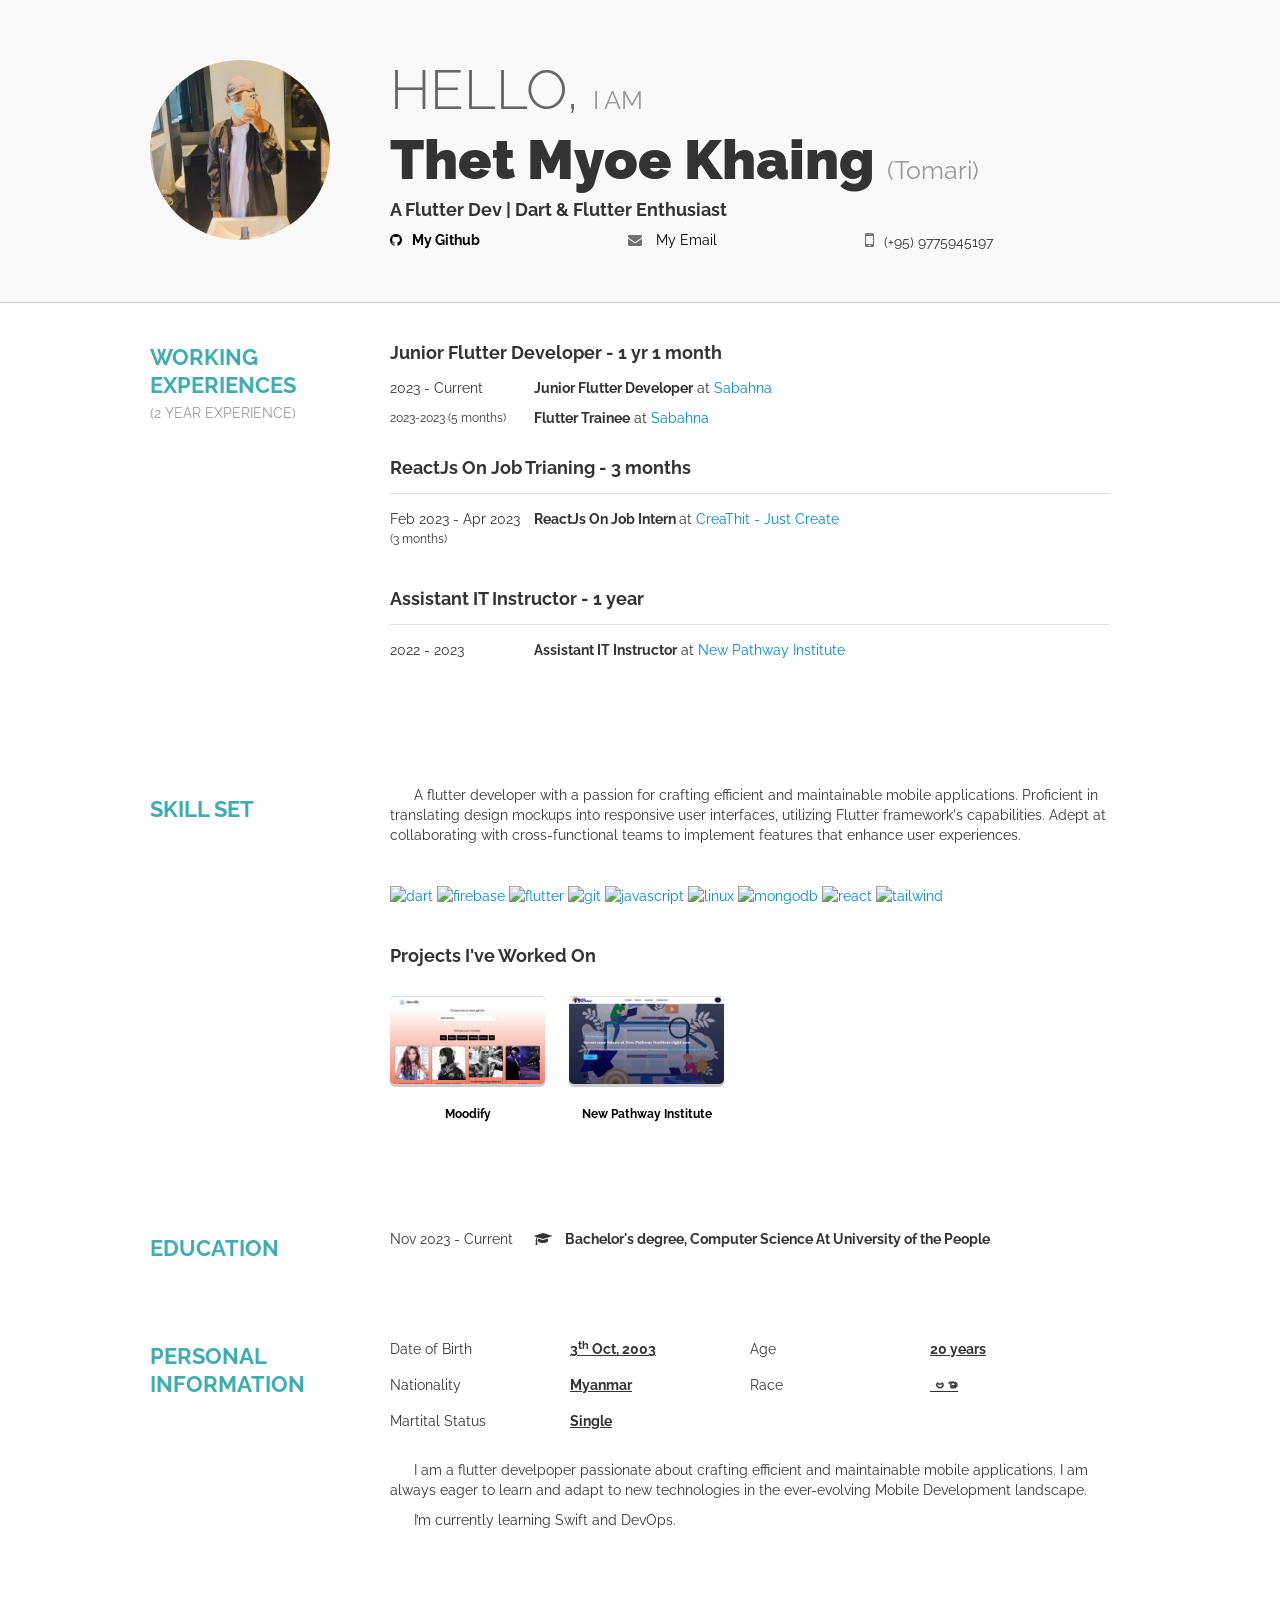
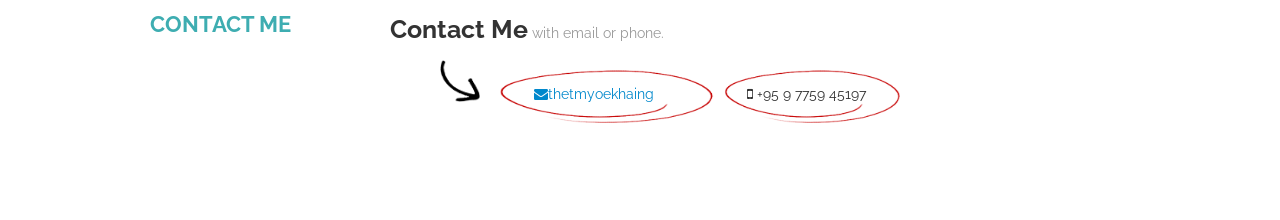
==== commit c6868cf8: "update experience" ====
--- a/index.html
+++ b/index.html
@@ -98,9 +98,7 @@
                                 </h4>
                                 <ul class="two-columns-list">
                                     <li>
-                                        <div class="years">
-                                            Apr 2023 - Current
-                                        </div>
+                                        <div class="years">2023 - Current</div>
                                         <div class="company-name">
                                             <strong
                                                 >Junior Flutter
@@ -116,9 +114,7 @@
                                     </li>
                                     <li>
                                         <div class="years">
-                                            Feb 2023 - Apr 2023<br /><small
-                                                >(3 months)</small
-                                            >
+                                            <small>2023-2023 (5 months)</small>
                                         </div>
                                         <div class="company-name">
                                             <strong>Flutter Trainee</strong>
